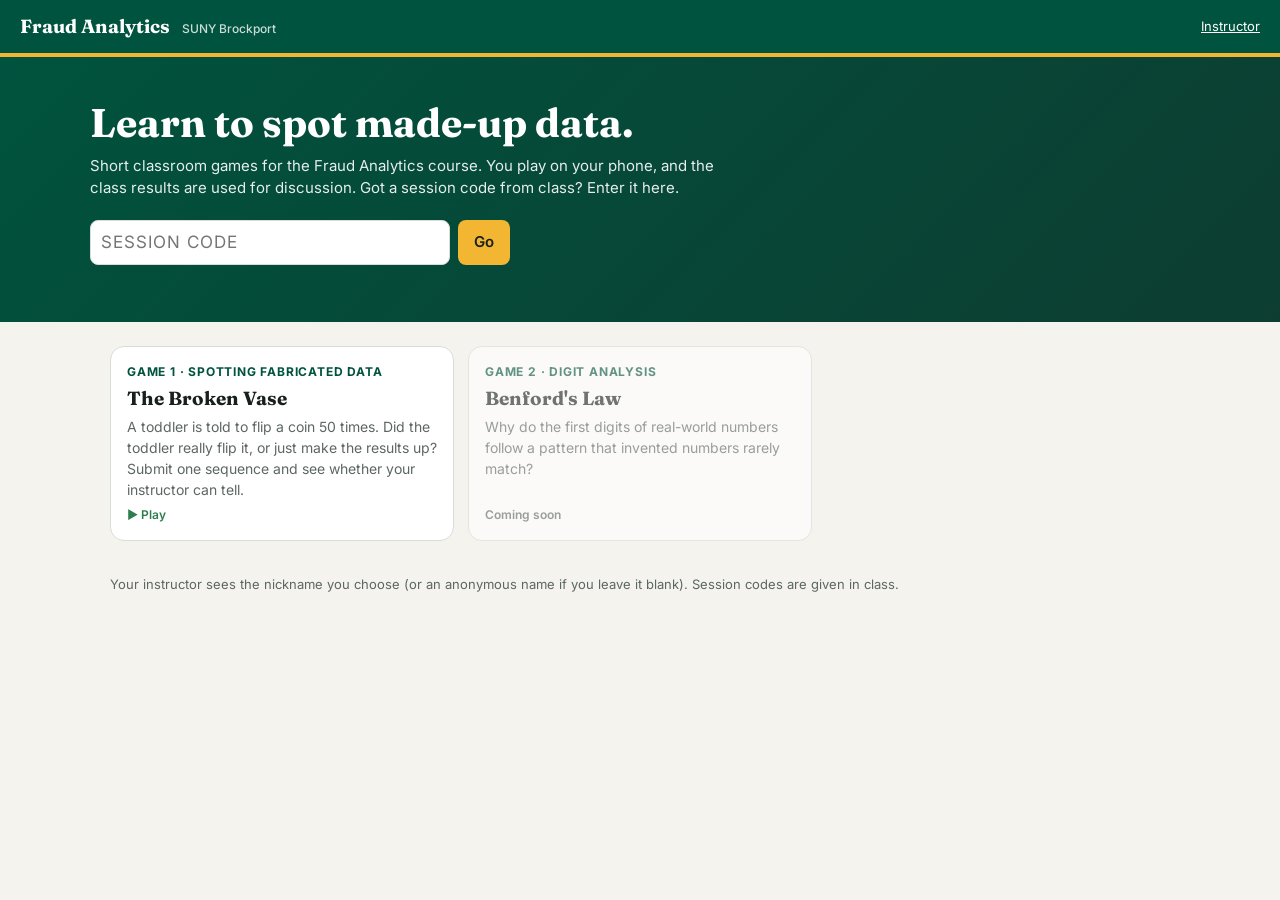
==== index.html @ e01d3b61 "Add Fraud Analytics classroom game site with "The Broken Vase" coin-flip game GitHub Pages + Supabas" ====
<!DOCTYPE html>
<html lang="en">
<head>
<meta charset="utf-8">
<script>/* auto-refresh when a newer version is published */
(function(){var V="1";fetch("version.txt?"+Date.now(),{cache:"no-store"}).then(function(r){return r.text()}).then(function(v){v=v.trim();if(v&&v!==V){var k="fraud_reload_"+v;try{if(sessionStorage.getItem(k))return;sessionStorage.setItem(k,1)}catch(e){}location.reload()}}).catch(function(){})})();</script>
<meta name="viewport" content="width=device-width, initial-scale=1">
<title>Fraud Analytics Games — SUNY Brockport</title>
<link rel="preconnect" href="https://fonts.googleapis.com">
<link href="https://fonts.googleapis.com/css2?family=Fraunces:opsz,wght@9..144,600;9..144,700&family=Inter:wght@400;500;600;700&display=swap" rel="stylesheet">
<link rel="stylesheet" href="fraud.css?v=1">
<script src="games.js?v=1"></script>
<style>
  .hero{background:linear-gradient(135deg,var(--green) 0%,#0d3d31 100%);color:#fff;padding:42px 20px 36px}
  .hero .in{max-width:1100px;margin:0 auto}
  .hero h1{font-size:40px;margin:0 0 8px}
  .hero p{max-width:640px;opacity:.9;margin:0}
  .hero .join{margin-top:20px;display:flex;gap:8px;max-width:420px}
  .hero .join input{font-size:17px;text-transform:uppercase;letter-spacing:1px}
  .games{max-width:1100px;margin:0 auto;padding:24px 20px}
  .tiles{display:grid;grid-template-columns:repeat(auto-fill,minmax(300px,1fr));gap:14px}
  .tile{background:var(--card);border:1px solid var(--rule);border-radius:14px;padding:16px;text-decoration:none;color:var(--ink);display:flex;flex-direction:column;gap:6px;transition:transform .12s,box-shadow .12s}
  a.tile:hover{transform:translateY(-2px);box-shadow:0 6px 18px rgba(0,0,0,.08);border-color:var(--green)}
  .tile .ch{font-size:12px;font-weight:700;color:var(--green);text-transform:uppercase;letter-spacing:.8px}
  .tile h3{margin:0;font-size:19px}
  .tile p{margin:0;font-size:14px;color:var(--muted)}
  .tile.soon{opacity:.6}
  .tile .st{margin-top:auto;font-size:12px;font-weight:600}
  footer{max-width:1100px;margin:0 auto;padding:10px 20px 40px;font-size:13px;color:var(--muted)}
</style>
</head>
<body>
<div class="topbar"><span class="brand">Fraud Analytics <small>SUNY Brockport</small></span><a href="admin.html" style="color:#fff;font-size:13px">Instructor</a></div>
<div class="hero"><div class="in">
  <h1>Learn to spot made-up data.</h1>
  <p>Short classroom games for the Fraud Analytics course. You play on your phone, and the class results are used for discussion. Got a session code from class? Enter it here.</p>
  <div class="join"><input id="code" placeholder="Session code" autocomplete="off"><button class="gold" id="go">Go</button></div>
  <div class="err" id="err" style="color:#ffd0c8"></div>
</div></div>
<div class="games"><div class="tiles" id="tiles"></div></div>
<footer>Your instructor sees the nickname you choose (or an anonymous name if you leave it blank). Session codes are given in class.</footer>
<script>
const cat = window.FRAUD_CATALOG;
const prefixes = Object.fromEntries(cat.filter(g => g.status === "live" && g.prefix).map(g => [g.prefix, g.key]));   // code prefix → game
document.getElementById("tiles").innerHTML = cat.map(g => g.status === "live"
  ? `<a class="tile" href="games/${g.key}/"><span class="ch">${g.num} · ${g.topic}</span><h3>${g.title}</h3><p>${g.blurb}</p><span class="st ok">▶ Play</span></a>`
  : `<div class="tile soon"><span class="ch">${g.num} · ${g.topic}</span><h3>${g.title}</h3><p>${g.blurb}</p><span class="st muted">Coming soon</span></div>`).join("");
function go() {
  const c = document.getElementById("code").value.trim().toUpperCase(); if (!c) return;
  const pre = Object.keys(prefixes).find(p => c.startsWith(p));
  if (pre) location.href = `games/${prefixes[pre]}/?code=${encodeURIComponent(c)}`;
  else document.getElementById("err").textContent = "Not sure which game that code is for. Open the game from the list below and enter the code there.";
}
document.getElementById("go").onclick = go;
document.getElementById("code").addEventListener("keydown", e => { if (e.key === "Enter") go(); });
</script>
</body>
</html>
---- fraud.css ----
/* Fraud Analytics — shared styles (SUNY Brockport green & gold) */
:root{
  --green:#00533e; --green2:#0b6b52; --gold:#f2b632; --goldsoft:#fdf1d3;
  --paper:#f5f3ee; --card:#ffffff; --ink:#18201d; --muted:#5d6762; --rule:#d8ddd8; --soft:#eef3f0;
  --good:#2e7d4f; --bad:#b23a2b; --a:#00533e; --b:#d08a00;
  --h:#3b6fb6; --t:#f2b632; --real:#00533e; --fake:#7a5bb5;
}
*{box-sizing:border-box}
html,body{margin:0}
body{background:var(--paper);color:var(--ink);font:15px/1.5 Inter,system-ui,-apple-system,"Segoe UI",sans-serif}
h1,h2,h3{font-family:"Fraunces",Georgia,serif;line-height:1.2}
a{color:var(--green2)}
.topbar{background:var(--green);color:#fff;padding:12px 20px;display:flex;align-items:center;justify-content:space-between;gap:12px;border-bottom:4px solid var(--gold)}
.topbar .brand{font-family:"Fraunces",Georgia,serif;font-weight:700;font-size:19px;color:#fff;text-decoration:none}
.topbar .brand small{font-family:Inter,sans-serif;font-weight:500;font-size:12px;opacity:.8;margin-left:8px}
.topbar .who{font-size:13px;opacity:.9}
.wrap{max-width:1100px;margin:0 auto;padding:20px}
.card{background:var(--card);border:1px solid var(--rule);border-radius:12px;padding:18px;margin-bottom:16px}
.card h2{margin:0 0 10px;font-size:20px}
.card h3{margin:0 0 8px;font-size:15px;font-family:Inter,sans-serif;text-transform:uppercase;letter-spacing:.7px;color:var(--muted)}
label{display:block;font-weight:600;font-size:12px;margin:10px 0 4px;color:var(--muted)}
input,select,textarea{width:100%;font:inherit;padding:9px 10px;border:1px solid var(--rule);border-radius:8px;background:#fff;color:var(--ink)}
input:focus,select:focus,textarea:focus{outline:2px solid var(--gold);border-color:var(--gold)}
button{font:inherit;font-weight:600;border:0;border-radius:8px;padding:10px 16px;cursor:pointer;background:var(--green);color:#fff}
button:hover{background:var(--green2)}
button:disabled{opacity:.5;cursor:not-allowed}
button.gold{background:var(--gold);color:var(--ink)}
button.ghost{background:transparent;color:var(--ink);border:1px solid var(--rule)}
button.danger{background:transparent;color:var(--bad);border:1px solid var(--bad)}
button.sm{padding:5px 10px;font-size:12px}
.full{width:100%}
.hidden{display:none!important}
.muted{color:var(--muted)}
.small{font-size:13px}
.err{color:var(--bad);font-size:13px;min-height:1em;margin-top:8px}
.ok{color:var(--good)}
.demo{background:#fff4c2;border:1px solid #e4cf6a;color:#5b4b00;font-size:13px;border-radius:8px;padding:8px 12px;margin-bottom:14px}
.grid2{display:grid;grid-template-columns:1fr 1fr;gap:16px}
.grid3{display:grid;grid-template-columns:repeat(3,1fr);gap:12px}
@media (max-width:820px){.grid2,.grid3{grid-template-columns:1fr}}
.kpis{display:grid;grid-template-columns:repeat(auto-fit,minmax(140px,1fr));gap:10px;margin-bottom:14px}
.kpi{background:var(--card);border:1px solid var(--rule);border-radius:10px;padding:10px 12px}
.kpi .k{font-size:11px;color:var(--muted);text-transform:uppercase;letter-spacing:.7px}
.kpi .v{font-family:"Fraunces",Georgia,serif;font-size:24px;font-weight:700}
table{border-collapse:collapse;width:100%;font-size:14px}
th,td{padding:6px 8px;border-bottom:1px solid var(--rule);text-align:right}
th:first-child,td:first-child{text-align:left}
th{font-size:12px;color:var(--muted);text-transform:uppercase;letter-spacing:.5px;font-weight:600}
tr.total td{font-weight:700;border-top:2px solid var(--ink)}
.pill{display:inline-block;font-size:11px;padding:2px 9px;border-radius:999px;font-weight:600;vertical-align:2px}
.pill.a{background:#d6ece4;color:var(--a)} .pill.b{background:#fbe7bd;color:#7a5200}
.pill.open{background:#dcefdc;color:#2f6b3a} .pill.closed{background:#eee;color:#666}
.badge{display:inline-block;background:var(--goldsoft);border:1px solid var(--gold);border-radius:8px;padding:8px 12px}
.center{text-align:center}
.mono{font-family:ui-monospace,Menlo,Consolas,monospace}

.scroll{overflow-x:auto}
.goal{border-left:5px solid var(--gold);background:var(--goldsoft);padding:10px 14px;border-radius:8px}
.hl{background:var(--goldsoft)}
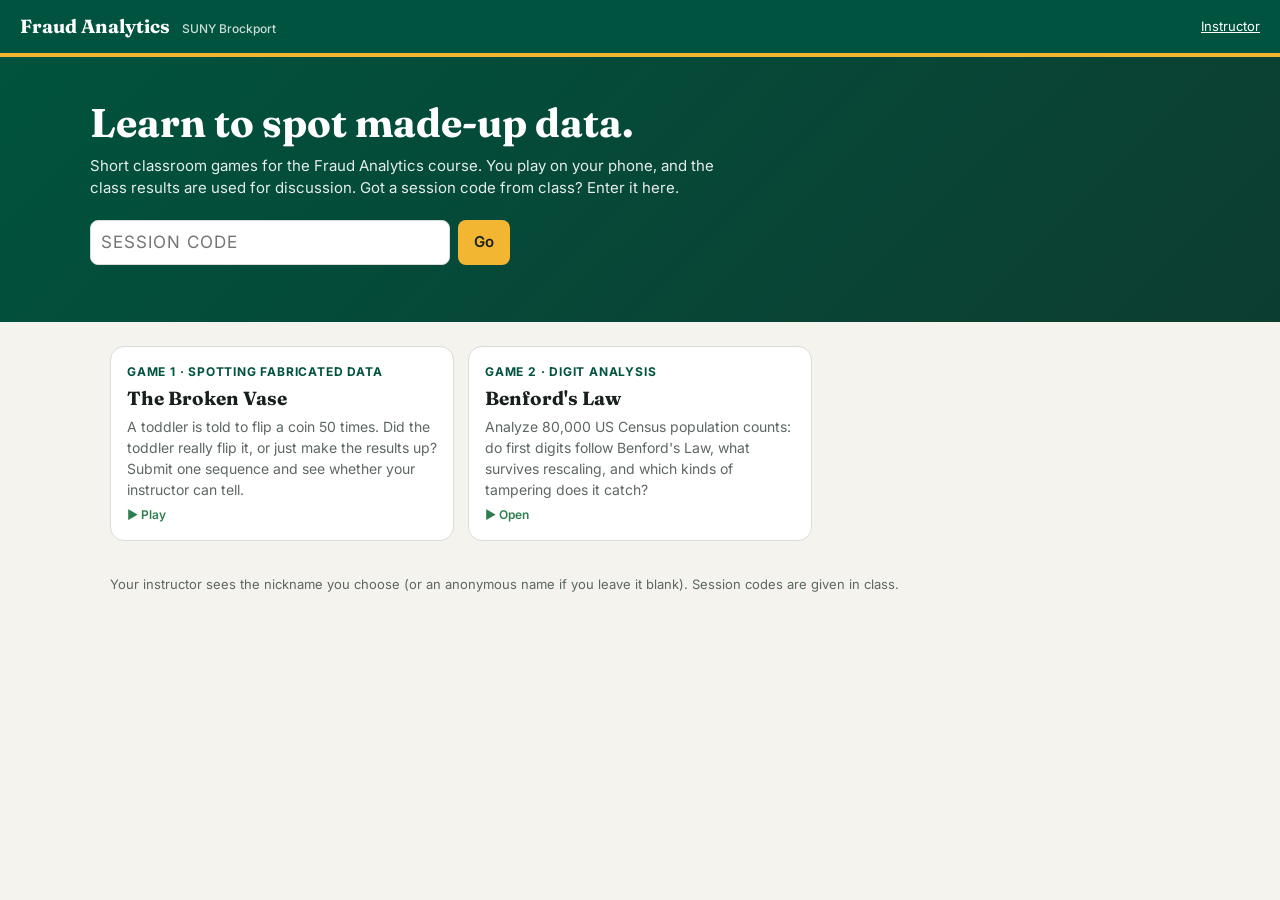
==== commit d4b3514a: "Add interactive Benford's Law analysis page (US Census, scale invariance, tamper lab, growth demo) S" ====
--- a/index.html
+++ b/index.html
@@ -3,13 +3,13 @@
 <head>
 <meta charset="utf-8">
 <script>/* auto-refresh when a newer version is published */
-(function(){var V="1";fetch("version.txt?"+Date.now(),{cache:"no-store"}).then(function(r){return r.text()}).then(function(v){v=v.trim();if(v&&v!==V){var k="fraud_reload_"+v;try{if(sessionStorage.getItem(k))return;sessionStorage.setItem(k,1)}catch(e){}location.reload()}}).catch(function(){})})();</script>
+(function(){var V="2";fetch("version.txt?"+Date.now(),{cache:"no-store"}).then(function(r){return r.text()}).then(function(v){v=v.trim();if(v&&v!==V){var k="fraud_reload_"+v;try{if(sessionStorage.getItem(k))return;sessionStorage.setItem(k,1)}catch(e){}location.reload()}}).catch(function(){})})();</script>
 <meta name="viewport" content="width=device-width, initial-scale=1">
 <title>Fraud Analytics Games — SUNY Brockport</title>
 <link rel="preconnect" href="https://fonts.googleapis.com">
 <link href="https://fonts.googleapis.com/css2?family=Fraunces:opsz,wght@9..144,600;9..144,700&family=Inter:wght@400;500;600;700&display=swap" rel="stylesheet">
-<link rel="stylesheet" href="fraud.css?v=1">
-<script src="games.js?v=1"></script>
+<link rel="stylesheet" href="fraud.css?v=2">
+<script src="games.js?v=2"></script>
 <style>
   .hero{background:linear-gradient(135deg,var(--green) 0%,#0d3d31 100%);color:#fff;padding:42px 20px 36px}
   .hero .in{max-width:1100px;margin:0 auto}
@@ -41,9 +41,9 @@
 <footer>Your instructor sees the nickname you choose (or an anonymous name if you leave it blank). Session codes are given in class.</footer>
 <script>
 const cat = window.FRAUD_CATALOG;
-const prefixes = Object.fromEntries(cat.filter(g => g.status === "live" && g.prefix).map(g => [g.prefix, g.key]));   // code prefix → game
+const prefixes = Object.fromEntries(cat.filter(g => g.status === "live" && g.prefix && !g.standalone).map(g => [g.prefix, g.key]));   // code prefix → game
 document.getElementById("tiles").innerHTML = cat.map(g => g.status === "live"
-  ? `<a class="tile" href="games/${g.key}/"><span class="ch">${g.num} · ${g.topic}</span><h3>${g.title}</h3><p>${g.blurb}</p><span class="st ok">▶ Play</span></a>`
+  ? `<a class="tile" href="games/${g.key}/"><span class="ch">${g.num} · ${g.topic}</span><h3>${g.title}</h3><p>${g.blurb}</p><span class="st ok">${g.standalone ? "▶ Open" : "▶ Play"}</span></a>`
   : `<div class="tile soon"><span class="ch">${g.num} · ${g.topic}</span><h3>${g.title}</h3><p>${g.blurb}</p><span class="st muted">Coming soon</span></div>`).join("");
 function go() {
   const c = document.getElementById("code").value.trim().toUpperCase(); if (!c) return;
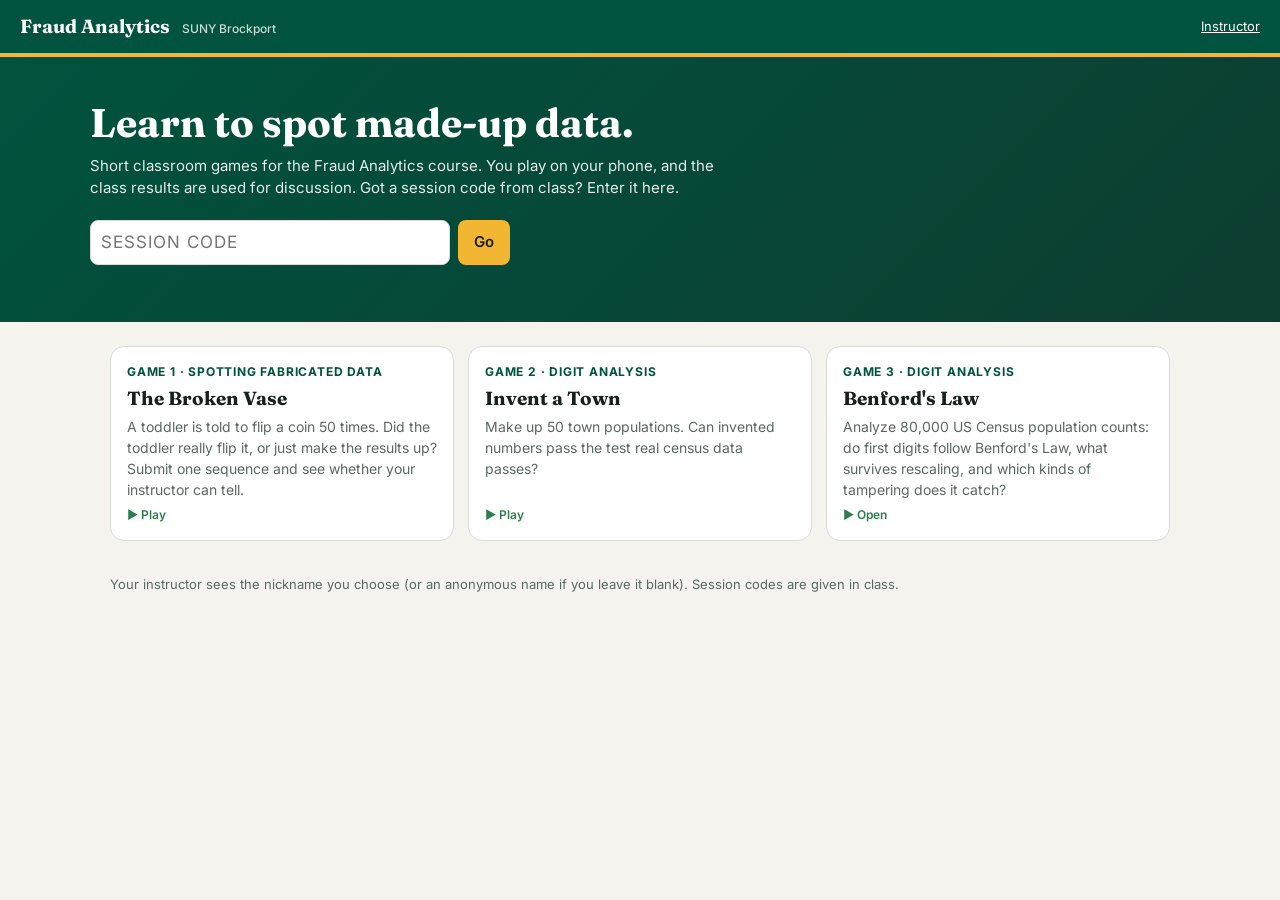
==== commit 5f14ebc9: "Add Invent a Town game (towns), Benford Analysis link on admin, version 4 Co-Authored-By: Claude Opu" ====
--- a/index.html
+++ b/index.html
@@ -3,13 +3,13 @@
 <head>
 <meta charset="utf-8">
 <script>/* auto-refresh when a newer version is published */
-(function(){var V="2";fetch("version.txt?"+Date.now(),{cache:"no-store"}).then(function(r){return r.text()}).then(function(v){v=v.trim();if(v&&v!==V){var k="fraud_reload_"+v;try{if(sessionStorage.getItem(k))return;sessionStorage.setItem(k,1)}catch(e){}location.reload()}}).catch(function(){})})();</script>
+(function(){var V="4";fetch("version.txt?"+Date.now(),{cache:"no-store"}).then(function(r){return r.text()}).then(function(v){v=v.trim();if(v&&v!==V){var k="fraud_reload_"+v;try{if(sessionStorage.getItem(k))return;sessionStorage.setItem(k,1)}catch(e){}location.reload()}}).catch(function(){})})();</script>
 <meta name="viewport" content="width=device-width, initial-scale=1">
 <title>Fraud Analytics Games — SUNY Brockport</title>
 <link rel="preconnect" href="https://fonts.googleapis.com">
 <link href="https://fonts.googleapis.com/css2?family=Fraunces:opsz,wght@9..144,600;9..144,700&family=Inter:wght@400;500;600;700&display=swap" rel="stylesheet">
-<link rel="stylesheet" href="fraud.css?v=2">
-<script src="games.js?v=2"></script>
+<link rel="stylesheet" href="fraud.css?v=4">
+<script src="games.js?v=4"></script>
 <style>
   .hero{background:linear-gradient(135deg,var(--green) 0%,#0d3d31 100%);color:#fff;padding:42px 20px 36px}
   .hero .in{max-width:1100px;margin:0 auto}
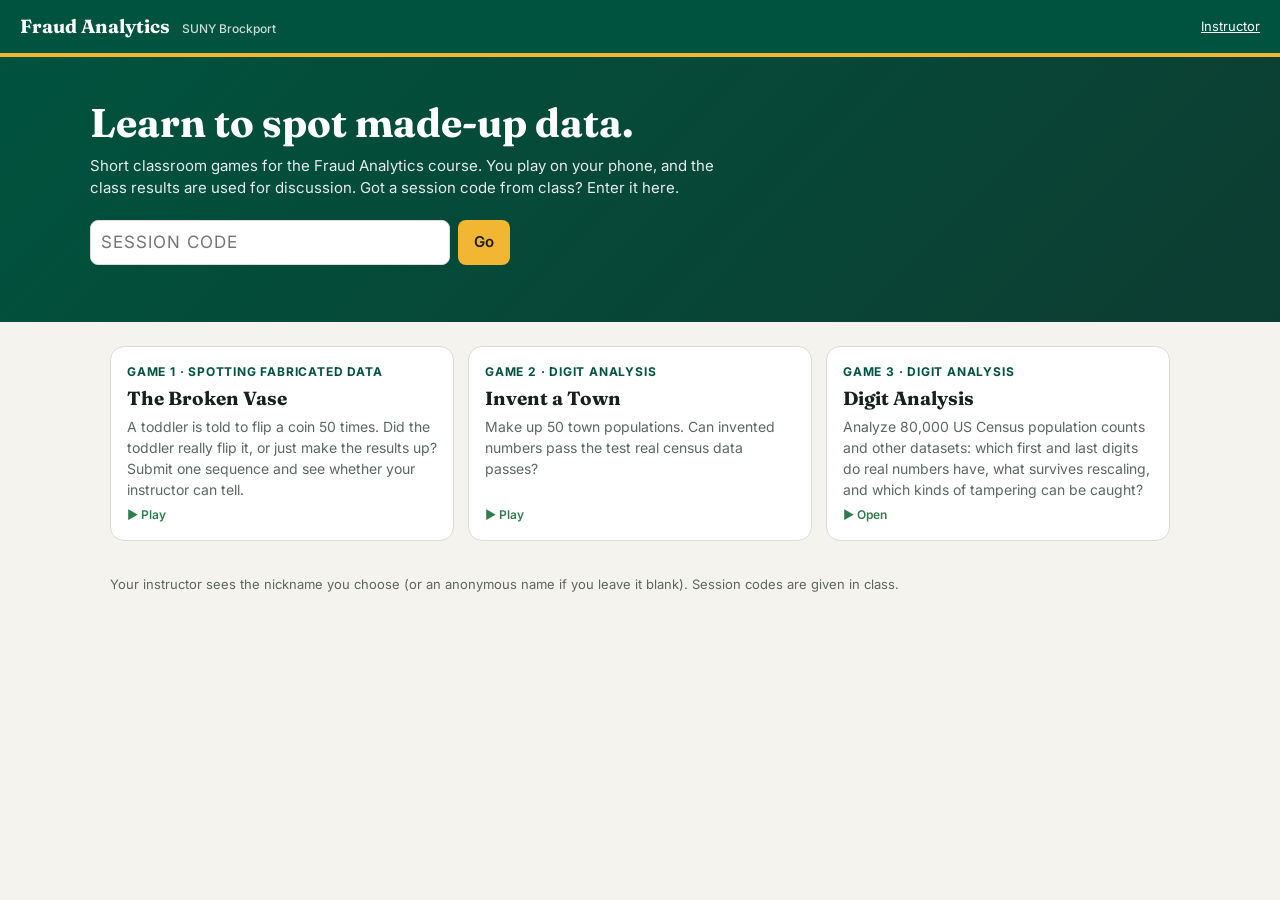
==== commit f0d03c05: "Analysis page: add NIH, classics, Shakespeare, Bible, Quran (Arabic/English), powers of 2, Fibonacci" ====
--- a/index.html
+++ b/index.html
@@ -3,13 +3,13 @@
 <head>
 <meta charset="utf-8">
 <script>/* auto-refresh when a newer version is published */
-(function(){var V="4";fetch("version.txt?"+Date.now(),{cache:"no-store"}).then(function(r){return r.text()}).then(function(v){v=v.trim();if(v&&v!==V){var k="fraud_reload_"+v;try{if(sessionStorage.getItem(k))return;sessionStorage.setItem(k,1)}catch(e){}location.reload()}}).catch(function(){})})();</script>
+(function(){var V="5";fetch("version.txt?"+Date.now(),{cache:"no-store"}).then(function(r){return r.text()}).then(function(v){v=v.trim();if(v&&v!==V){var k="fraud_reload_"+v;try{if(sessionStorage.getItem(k))return;sessionStorage.setItem(k,1)}catch(e){}location.reload()}}).catch(function(){})})();</script>
 <meta name="viewport" content="width=device-width, initial-scale=1">
 <title>Fraud Analytics Games — SUNY Brockport</title>
 <link rel="preconnect" href="https://fonts.googleapis.com">
 <link href="https://fonts.googleapis.com/css2?family=Fraunces:opsz,wght@9..144,600;9..144,700&family=Inter:wght@400;500;600;700&display=swap" rel="stylesheet">
-<link rel="stylesheet" href="fraud.css?v=4">
-<script src="games.js?v=4"></script>
+<link rel="stylesheet" href="fraud.css?v=5">
+<script src="games.js?v=5"></script>
 <style>
   .hero{background:linear-gradient(135deg,var(--green) 0%,#0d3d31 100%);color:#fff;padding:42px 20px 36px}
   .hero .in{max-width:1100px;margin:0 auto}
